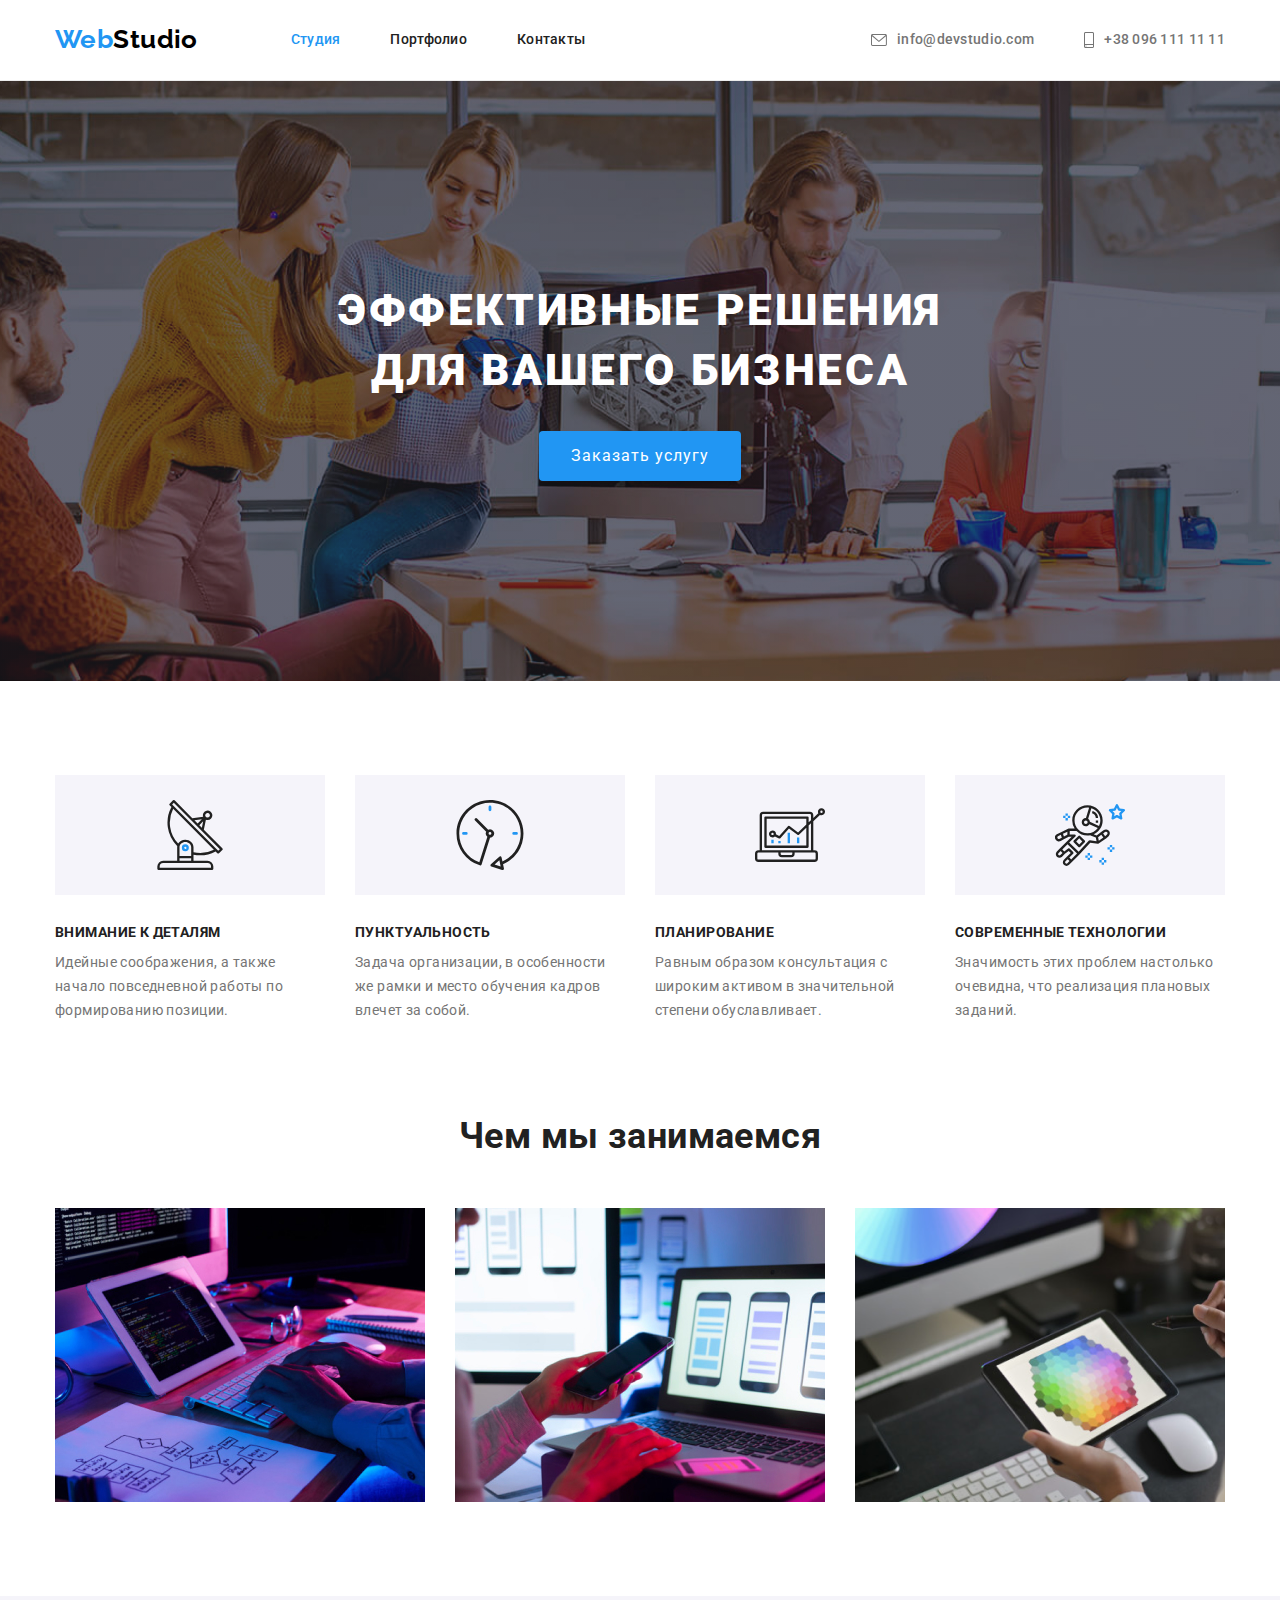
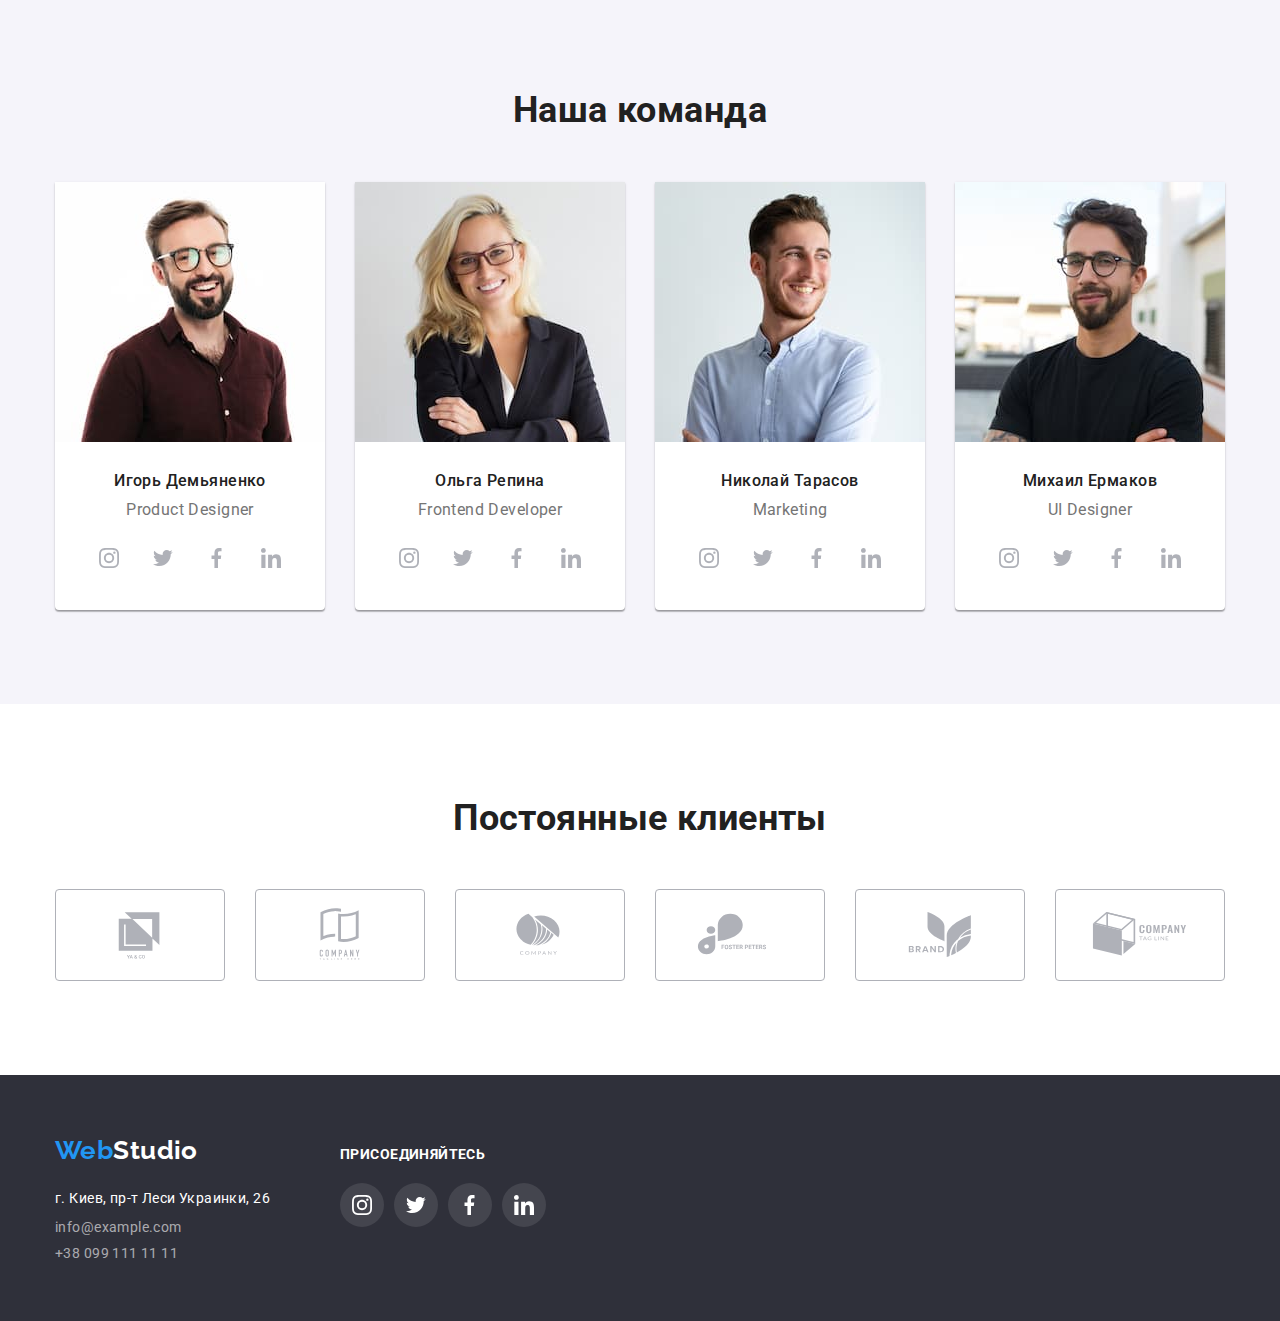
==== index.html @ f21a0614 "клонировал проект в новый репозиторий" ====
<!DOCTYPE html>
<html lang="ru">

<head>
  <meta charset="UTF-8" />
  <meta http-equiv="X-UA-Compatible" content="IE=edge" />
  <meta name="viewport" content="width=device-width, initial-scale=1.0" />
  <title>Моя Студия</title>
  <link rel="preconnect" href="https://fonts.gstatic.com" />
  <link href="https://fonts.googleapis.com/css2?family=Raleway:wght@700&family=Roboto:wght@400;500;700;900&display=swap"
    rel="stylesheet" />
  <link rel="stylesheet"
    href="https://cdnjs.cloudflare.com/ajax/libs/modern-normalize/1.0.0/modern-normalize.min.css" />
  <link rel="stylesheet" href="./css/styles.css" />
</head>

<body>
  <!-- Шапка -->
  <header class="main-header">
    <div class="container header">
      <nav class="navigation">
        <a href="./index.html" class="navigation-logo"> <span class="accent">Web</span>Studio</a>
        <ul class="navigation-list">
          <li class="navigation-item">
            <a href="./index.html" class="navigation-link current">Студия</a>
          </li>
          <li class="navigation-item">
            <a href="./portfolio.html" class="navigation-link">Портфолио</a>
          </li>
          <li class="navigation-item">
            <a href="" class="navigation-link">Контакты</a>
          </li>
        </ul>
      </nav>
      <ul class="navigation-contact">
        <li class="navigation-item">
          <a href="mailto:info@devstudio.com" class="navigation-address">
            <svg class="icon-contact" width="16" height="12">
              <use href="./images/icons.svg#mail"></use>
            </svg>info@devstudio.com</a>
        </li>
        <li class="navigation-item">
          <a href="tel:+380961111111" class="navigation-address">
            <svg class="icon-contact" width="10" height="16">
              <use href="./images/icons.svg#smartphone"></use>
            </svg>+38 096 111 11 11</a>
        </li>
      </ul>
    </div>
  </header>

  <!-- Мейн контент -->
  <main>

    <!-- Герой -->
    <section class="hero">
      <div class="background">
        <div class="container">
          <h1 class="hero-title">Эффективные решения для вашего бизнеса</h1>
          <button type="button" class="button">Заказать услугу</button>
        </div>
      </div>
    </section>

    <!-- Преимущества -->
    <section class="section no-padding-bottom">
      <h2 class="hidden">Наши Преимущества</h2>
      <div class="container">
        <ul class="feature-list">
          <li class="feature-item">
            <div class="feature-icon">
              <svg class="icon-image">
                <use href="./images/icons.svg#antenna"></use>
              </svg>
            </div>
            <h3 class="feature-list-title">Внимание к деталям</h3>
            <p class="feature-desc">
              Идейные соображения, а также начало повседневной работы по формированию позиции.
            </p>
          </li>
          <li class="feature-item">
            <div class="feature-icon">
              <svg class="icon-image">
                <use href="./images/icons.svg#clock"></use>
              </svg>
            </div>
            <h3 class="feature-list-title">Пунктуальность</h3>
            <p class="feature-desc">
              Задача организации, в особенности же рамки и место обучения кадров влечет за собой.
            </p>
          </li>
          <li class="feature-item">
            <div class="feature-icon">
              <svg class="icon-image">
                <use href="./images/icons.svg#diagram"></use>
              </svg>
            </div>
            <h3 class="feature-list-title">Планирование</h3>
            <p class="feature-desc">
              Равным образом консультация с широким активом в значительной степени обуславливает.
            </p>
          </li>
          <li class="feature-item">
            <div class="feature-icon">
              <svg class="icon-image">
                <use href="./images/icons.svg#astronaut"></use>
              </svg>
            </div>
            <h3 class="feature-list-title">Современные технологии</h3>
            <p class="feature-desc">
              Значимость этих проблем настолько очевидна, что реализация плановых заданий.
            </p>
          </li>
        </ul>
      </div>
    </section>

    <!-- Чем мы занимаемся -->
    <section class="section">
      <div class="container">
        <h2 class="occupation-title">Чем мы занимаемся</h2>
        <ul class="occupation">
          <li>
            <img src="./images/img1.jpg" alt="рабочий стол" width="370" height="294" />
          </li>

          <li>
            <img src="./images/img2.jpg" alt="человек с телефоном возле ноутбука" width="370" height="294" />
          </li>
          <li>
            <img src="./images/img3.jpg" alt="человек с планшетом" width="370" height="294" />
          </li>
        </ul>
      </div>
    </section>

    <!-- Наша команда -->
    <section class="team section">
      <div class="container">
        <h2 class="team-title">Наша команда</h2>
        <ul class="team-list">
          <li class="team-list-card">
            <img class="team-photo" src="./images/img11.jpg" alt="мужчина в очках и бордовой рубашке" width="270"
              height="260" />
            <div class="team-list-card-description">
              <h3 class="team-member">Игорь Демьяненко</h3>
              <p lang="en" class="team-role">Product Designer</p>
              <ul class="social-list">
                <li class="social-item">
                  <a class="social-link" href="#">
                    <svg class="social-icon">
                      <use href="./images/icons.svg#instagram"></use>
                    </svg>
                  </a>
                </li>
                <li>
                  <a class="social-link" href="#">
                    <svg class="social-icon">
                      <use href="./images/icons.svg#twitter"></use>
                    </svg>
                  </a>
                </li>
                <li>
                  <a class="social-link" href="#"><svg class="social-icon">
                      <use href="./images/icons.svg#facebook"></use>
                    </svg>
                  </a>
                </li>
                <li>
                  <a class="social-link" href="#"><svg class="social-icon">
                      <use href="./images/icons.svg#linkedin"></use>
                    </svg>
                  </a>
                </li>
              </ul>
            </div>
          </li>
          <li class="team-list-card">
            <img class="team-photo" src="./images/img12.jpg" alt="девушка в очках в черном пиджаке" width="270"
              height="260" />
            <div class="team-list-card-description">
              <h3 class="team-member">Ольга Репина</h3>
              <p lang="en" class="team-role">Frontend Developer</p>
              <ul class="social-list">
                <li class="social-item">
                  <a class="social-link" href="#">
                    <svg class="social-icon">
                      <use href="./images/icons.svg#instagram"></use>
                    </svg>
                  </a>
                </li>
                <li>
                  <a class="social-link" href="#">
                    <svg class="social-icon">
                      <use href="./images/icons.svg#twitter"></use>
                    </svg>
                  </a>
                </li>
                <li>
                  <a class="social-link" href="#"><svg class="social-icon">
                      <use href="./images/icons.svg#facebook"></use>
                    </svg>
                  </a>
                </li>
                <li>
                  <a class="social-link" href="#"><svg class="social-icon">
                      <use href="./images/icons.svg#linkedin"></use>
                    </svg>
                  </a>
                </li>
              </ul>
            </div>
          </li>
          <li class="team-list-card">
            <img class="team-photo" src="./images/img13.jpg" alt="мужчина в светлой рубашке" width="270" height="260" />
            <div class="team-list-card-description">
              <h3 class="team-member">Николай Тарасов</h3>
              <p lang="en" class="team-role">Marketing</p>
              <ul class="social-list">
                <li class="social-item">
                  <a class="social-link" href="#">
                    <svg class="social-icon">
                      <use href="./images/icons.svg#instagram"></use>
                    </svg>
                  </a>
                </li>
                <li>
                  <a class="social-link" href="#">
                    <svg class="social-icon">
                      <use href="./images/icons.svg#twitter"></use>
                    </svg>
                  </a>
                </li>
                <li>
                  <a class="social-link" href="#"><svg class="social-icon">
                      <use href="./images/icons.svg#facebook"></use>
                    </svg>
                  </a>
                </li>
                <li>
                  <a class="social-link" href="#"><svg class="social-icon">
                      <use href="./images/icons.svg#linkedin"></use>
                    </svg>
                  </a>
                </li>
              </ul>
            </div>
          </li>
          <li class="team-list-card">
            <img class="team-photo" src="./images/img14.jpg" alt="мужчина в очках в черной футболке" width="270"
              height="260" />
            <div class="team-list-card-description">
              <h3 class="team-member">Михаил Ермаков</h3>
              <p lang="en" class="team-role">UI Designer</p>
              <ul class="social-list">
                <li>
                  <a class="social-link" href="#">
                    <svg class="social-icon">
                      <use href="./images/icons.svg#instagram"></use>
                    </svg>
                  </a>
                </li>
                <li>
                  <a class="social-link" href="#">
                    <svg class="social-icon">
                      <use href="./images/icons.svg#twitter"></use>
                    </svg>
                  </a>
                </li>
                <li>
                  <a class="social-link" href="#"><svg class="social-icon">
                      <use href="./images/icons.svg#facebook"></use>
                    </svg>
                  </a>
                </li>
                <li>
                  <a class="social-link" href="#"><svg class="social-icon">
                      <use href="./images/icons.svg#linkedin"></use>
                    </svg>
                  </a>
                </li>
              </ul>
            </div>
          </li>
        </ul>
      </div>
    </section>

    <!-- Постоянные клиенты -->

    <section class="section">
      <div class="container">
        <h2 class="client-title">Постоянные клиенты</h2>
        <ul class="client-list">
          <li class="client-item">
            <a class="client-link" href="">
              <svg class="client-icon">
                <use href="./images/icons.svg#company1"></use>
              </svg>
            </a>
          </li>
          <li class="client-item">
            <a class="client-link" href="">
              <svg class="client-icon">
                <use href="./images/icons.svg#company2"></use>
              </svg>
            </a>
          </li>
          <li class="client-item">
            <a class="client-link" href="">
              <svg class="client-icon">
                <use href="./images/icons.svg#company3"></use>
              </svg>
            </a>
          </li>
          <li class="client-item">
            <a class="client-link" href="">
              <svg class="client-icon">
                <use href="./images/icons.svg#company4"></use>
              </svg>
            </a>
          </li>
          <li class="client-item">
            <a class="client-link" href="">
              <svg class="client-icon">
                <use href="./images/icons.svg#company5"></use>
              </svg>
            </a>
          </li>
          <li class="client-item">
            <a class="client-link" href="">
              <svg class="client-icon">
                <use href="./images/icons.svg#company6"></use>
              </svg>
            </a>
          </li>
        </ul>
      </div>
    </section>
  </main>

  <!-- Футер -->
  <footer class="contact">
    <div class="container footer-flex">
      <!-- Контакты -->
      <div>
        <a href="./index.html" class="contact-logo"> <span class="accent">Web</span>Studio</a>
        <address class="contact-list">
          <p class="contact-address">г. Киев, пр-т Леси Украинки, 26</p>
          <a href="mailto:info@example.com" class="contact-link">info@example.com</a>
          <a href="tel:+380991111111" class="contact-link">+38 099 111 11 11</a>
        </address>
      </div>

      <!-- Соц сети -->
      <div class="footer-socials">
        <h3 class="footer-socials-title">присоединяйтесь</h3>
        <ul class="social-list">
          <li>
            <a class="social-link" href="">
              <svg class="social-icon">
                <use href="./images/icons.svg#instagram"></use>
              </svg>
            </a>
          </li>
          <li>
            <a class="social-link" href="">
              <svg class="social-icon">
                <use href="./images/icons.svg#twitter"></use>
              </svg>
            </a>
          </li>
          <li>
            <a class="social-link" href="">
              <svg class="social-icon">
                <use href="./images/icons.svg#facebook"></use>
              </svg>
            </a>
          </li>
          <li>
            <a class="social-link" href="">
              <svg class="social-icon">
                <use href="./images/icons.svg#linkedin"></use>
              </svg>
            </a>
          </li>
        </ul>
      </div>
    </div>
  </footer>
</body>

</html>
---- css/styles.css ----
/* =======Палитра======= */
:root {
  --main-text-color: #212121;
  --sec-text-color: #757575;
  --accent: #2196f3;
  --accent-opacity: rgba(33, 149, 243, 0.6);
  --white: #ffffff;
  --white-opacity: rgba(255, 255, 255, 0.6);
  --logo: #000000;
  --alt-bg: #2f303a;
  --secondary-bg: #f5f4fa;
  --button-bg-hover: #188ce8;
  --icon-color: #afb1b8;
}

/* =======Глобальные======= */
body {
  color: var(--main-text-color);
  font-family: 'Roboto', sans-serif;
  font-size: 14px;
  letter-spacing: 0.03em;
}

h1,
h2,
h3,
h4,
h5,
h6,
p {
  margin-top: 0;
  margin-bottom: 0;
}

img {
  display: block;
}

ol,
ul {
  list-style: none;
  padding: 0;
  margin: 0;
}

a {
  text-decoration: none;
}

.hidden {
  display: none;
}

.navigation .current {
  color: var(--accent);
}

.container {
  width: 1200px;
  padding: 0 15px;
  margin: 0 auto;
}

.section {
  padding: 94px 0;
}

.section.no-padding-bottom {
  padding-bottom: 0;
}

/* =======Логотипы======= */
.navigation-logo,
.contact-logo {
  font-family: Raleway, sans-serif;
  font-weight: 700;
  font-size: 26px;
  line-height: 1.2;
}

.navigation-logo {
  color: var(--logo);
}

.contact-logo {
  display: inline-block;
  margin-bottom: 20px;
  color: var(--white);
}

.accent {
  color: var(--accent);
}

/* ======= Шапка ======= */

.main-header {
  border-bottom: 1px solid #ececec;
}

.header,
.navigation {
  display: flex;
  align-items: center;
}

.navigation-list {
  display: flex;
  margin-left: 93px;
}

.navigation-item:not(:last-child) {
  margin-right: 50px;
}

.navigation-address,
.navigation-link {
  font-weight: 500;
  line-height: 1.14;
  letter-spacing: 0.02em;
}

.navigation-link {
  display: block;
  padding-top: 32px;
  padding-bottom: 32px;
  color: var(--main-text-color);
}

.navigation-contact {
  display: flex;
  margin-left: auto;
}

.navigation-address {
  display: flex;
  align-items: center;
  color: var(--sec-text-color);
}

.navigation-link:hover,
.navigation-address:hover,
.navigation-link:focus,
.navigation-address:focus {
  color: var(--accent);
}

.icon-contact {
  margin-right: 10px;
  fill: var(--sec-text-color);
}

.navigation-address:hover .icon-contact,
.navigation-address:focus .icon-contact {
  fill: var(--accent);
}

/* =======Герой======= */

.hero {
  background-color: var(--alt-bg);
  text-align: center;
}

.background {
  max-width: 1600px;
  margin-left: auto;
  margin-right: auto;
  padding: 200px 0;
  background-image: linear-gradient(rgba(47, 48, 58, 0.4), rgba(47, 48, 58, 0.4)),
    url(../images/hero-bg.jpg);
  background-repeat: no-repeat;
  background-position: center;
  background-size: cover;
}

.hero-title {
  margin: 0 auto 30px;
  width: 696px;

  color: var(--white);
  font-weight: 900;
  font-size: 44px;
  line-height: 1.36;
  letter-spacing: 0.06em;
  text-transform: uppercase;
}
.button {
  padding: 10px 32px;
  border: none;
  border-radius: 4px;
  box-shadow: 0px 4px 4px rgba(0, 0, 0, 0.15);
  background-color: var(--accent);
  color: var(--white);
  font-size: 16px;
  line-height: 1.87;
  text-align: center;
  letter-spacing: 0.06em;

  cursor: pointer;
}
.button:hover {
  background-color: var(--button-bg-hover);
}

/* =======Преимущества======= */

.feature-list {
  display: flex;
  justify-content: space-between;
}

.feature-item {
  flex-basis: 270px;
}

.feature-desc {
  color: var(--sec-text-color);
  line-height: 24px;
}
.feature-list-title {
  margin-bottom: 10px;
  font-weight: 700;
  font-size: 14px;
  line-height: 1.14;
  text-transform: uppercase;
}

.feature-icon {
  display: flex;
  justify-content: center;
  align-items: center;
  width: 270px;
  height: 120px;
  margin-bottom: 30px;

  background-color: var(--secondary-bg);
}

.icon-image {
  width: 70px;
  height: 70px;
}

/* =======Чем мы занимаемся======= */

.occupation {
  display: flex;
  justify-content: space-between;
}

.occupation-title,
.team-title,
.client-title {
  margin-bottom: 50px;
  font-weight: 700;
  font-size: 36px;
  line-height: 1.16;
  text-align: center;
}

/* =======Наша команда======= */

.team {
  background-color: var(--secondary-bg);
}

.team-list {
  display: flex;
  flex-wrap: wrap;
  margin-right: -30px;
  margin-bottom: -30px;
}

.team-list-card {
  background-color: var(--white);
  box-shadow: 0px 1px 3px rgba(0, 0, 0, 0.12), 0px 1px 1px rgba(0, 0, 0, 0.14),
    0px 2px 1px rgba(0, 0, 0, 0.2);
  border-radius: 0px 0px 4px 4px;
  margin-right: 30px;
  margin-bottom: 30px;
}

.team-list-card-description {
  padding: 30px 0;
}

.team-member,
.team-role {
  font-size: 16px;
  line-height: 1.18;
  text-align: center;
}

.team-member {
  margin-bottom: 10px;
  font-weight: 500;
}
.team-role {
  color: var(--sec-text-color);
  margin-bottom: 16px;
}

.social-list {
  display: flex;
  justify-content: space-between;
  width: 206px;
  height: 44px;
  margin: 0 auto;
}

.social-link {
  display: flex;
  align-items: center;
  justify-content: center;
  width: 44px;
  height: 44px;
}

.social-link:hover,
.social-link:focus {
  background-color: var(--accent);
  border-radius: 50%;
}

.social-icon {
  fill: var(--icon-color);
  width: 20px;
  height: 20px;
}

.social-link:hover .social-icon,
.social-link:focus .social-icon {
  fill: var(--white);
}

/* ======= Постоянные клиенты ======= */

.client-list {
  display: flex;
  justify-content: space-between;
}

.client-link {
  display: flex;
  justify-content: center;
  align-items: center;
  width: 170px;
  height: 92px;
  border: 1px solid var(--icon-color);
  border-radius: 4px;
  fill: var(--icon-color);
}

.client-link:hover,
.client-link:focus {
  border-color: var(--accent);
  fill: var(--accent);
}

.client-icon {
  width: 106px;
  height: 60px;
}

/* =======Футер======= */
.contact {
  padding-top: 60px;
  padding-bottom: 60px;
  background-color: var(--alt-bg);
  color: var(--white);
}

.footer-flex {
  display: flex;
  align-items: baseline;
}

.contact-list {
  font-style: normal;
}

.contact-address {
  margin-bottom: 9px;
  line-height: 1.7;
}

.contact-link {
  display: block;
  margin-bottom: 9px;
  color: var(--white-opacity);
}

.contact-link:last-child {
  margin-bottom: 0;
}

.contact-link:focus,
.contact-link:hover {
  color: var(--accent-opacity);
}

.footer-socials {
  margin-left: 70px;
}

.footer-socials-title {
  margin-bottom: 20px;
  font-size: 14px;
  line-height: 1.14;
  text-transform: uppercase;
}

.footer-socials .social-link {
  background-color: rgba(255, 255, 255, 0.1);
  border-radius: 50%;
}

.footer-socials .social-link:hover,
.footer-socials .social-link:focus {
  background-color: var(--accent);
}

.footer-socials .social-icon {
  fill: var(--white);
}

/* =======ПОРТФОЛИО======= */

/* =======Фильтр======= */

.filter {
  display: flex;
  justify-content: center;
  margin-bottom: 50px;
}

.filter-item:not(:last-child) {
  margin-right: 8px;
}

.filter-button {
  padding: 6px 24px;
  border: 0 solid transparent;
  border-radius: 4px;

  background-color: var(--secondary-bg);
  color: var(--main-text-color);
  font-family: inherit;
  font-weight: 500;
  font-size: 16px;
  line-height: 1.62;
  text-align: center;
  cursor: pointer;
}

.filter-button:hover,
.filter-button:focus {
  background-color: var(--accent);
  color: var(--white);
  box-shadow: 0px 3px 1px rgba(0, 0, 0, 0.1), 0px 1px 2px rgba(0, 0, 0, 0.08),
    0px 2px 2px rgba(0, 0, 0, 0.12);
}

/* =======Список работ======= */

.works {
  display: flex;
  flex-wrap: wrap;
  margin-right: -30px;
  margin-bottom: -30px;
}

.work-list-card {
  margin-right: 30px;
  margin-bottom: 30px;
}

.card-link {
  display: block;
  color: inherit;
}

.card-link:hover {
  box-shadow: 0px 1px 1px rgba(0, 0, 0, 0.12), 0px 4px 4px rgba(0, 0, 0, 0.06),
    1px 4px 6px rgba(0, 0, 0, 0.16);
}

.work-description {
  padding: 20px 24px;
  border: 1px solid #eeeeee;
  border-top: 0;
}

.works-item {
  margin-bottom: 4px;
  font-weight: 700;
  font-size: 18px;
  line-height: 2;
  letter-spacing: 0.06em;
}

.works-id {
  color: var(--sec-text-color);
  font-size: 16px;
  line-height: 1.87;
}
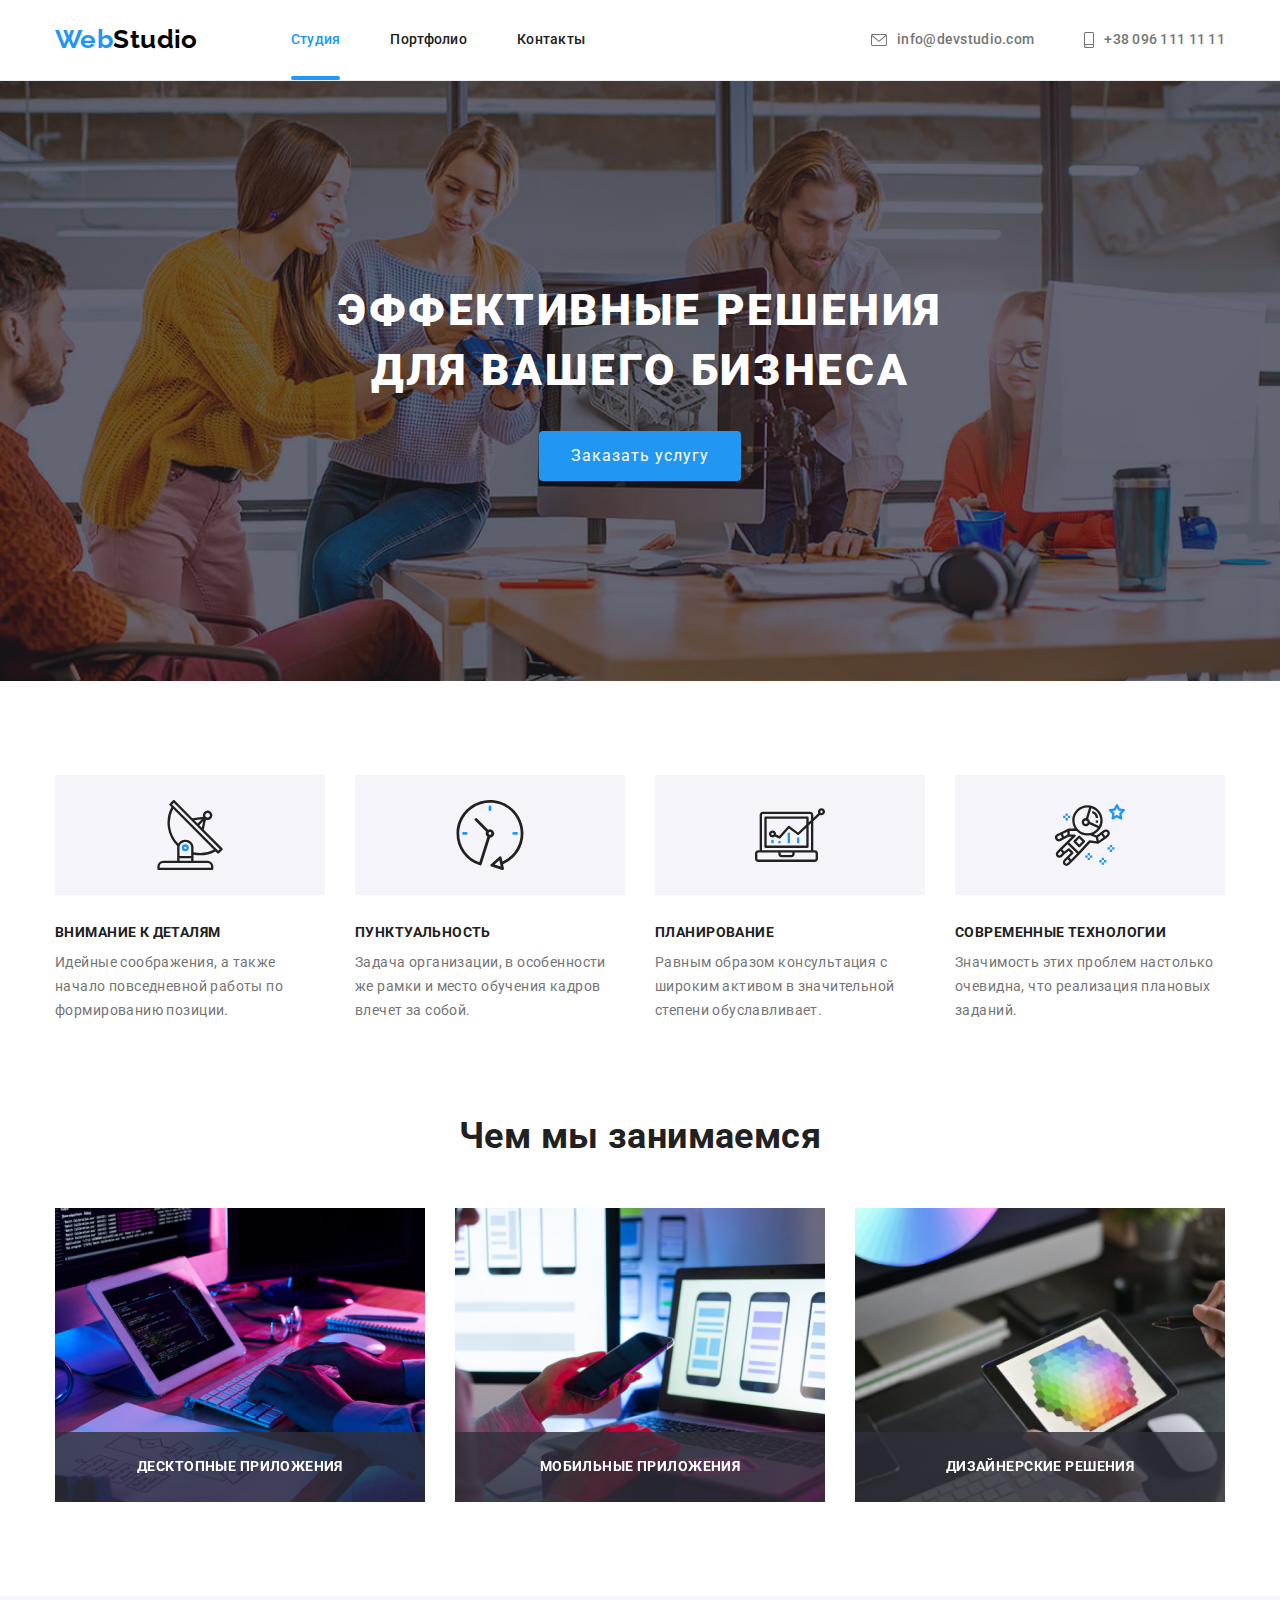
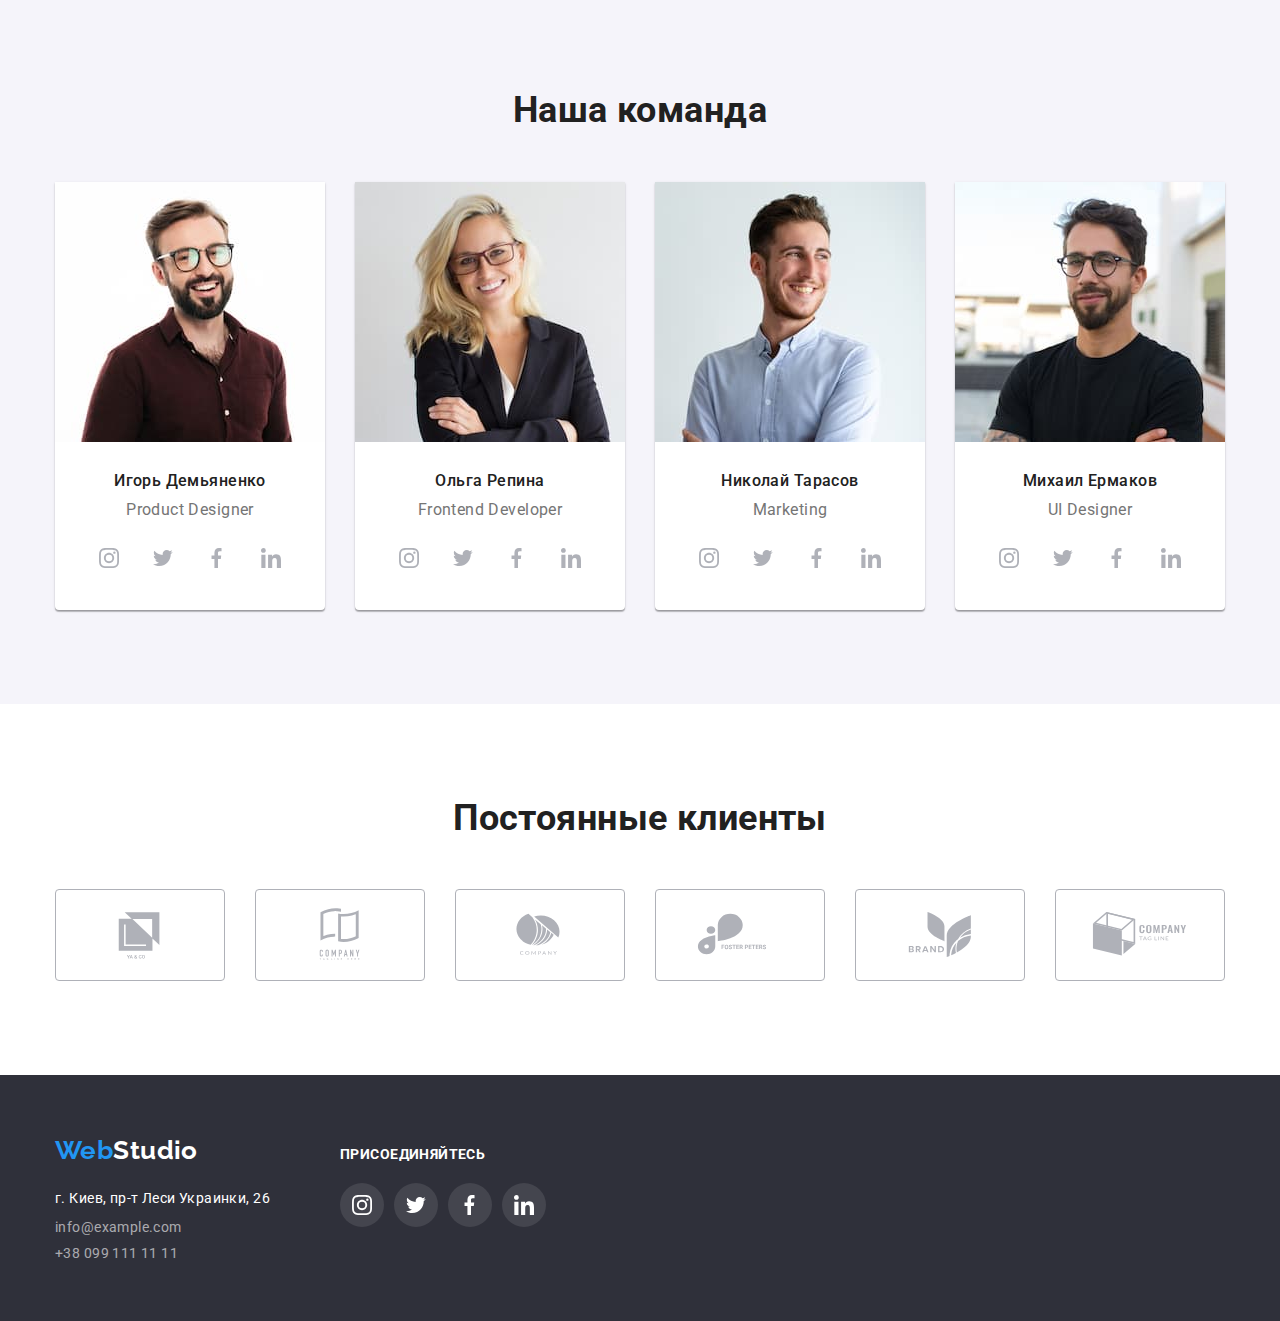
==== commit 88d71d06: "добавил переходы, анимации и модальное окно" ====
--- a/index.html
+++ b/index.html
@@ -51,13 +51,23 @@
 
   <!-- Мейн контент -->
   <main>
-
     <!-- Герой -->
     <section class="hero">
       <div class="background">
         <div class="container">
           <h1 class="hero-title">Эффективные решения для вашего бизнеса</h1>
-          <button type="button" class="button">Заказать услугу</button>
+          <button type="button" class="button" data-modal-open>Заказать услугу</button>
+        </div>
+      </div>
+
+      <!-- Модальное окно -->
+      <div class="backdrop is-hidden" data-modal>
+        <div class="modal">
+          <button data-modal-close>
+            <svg width="18" height="18">
+              <use href="./images/icons.svg#close-black"></use>
+            </svg>
+          </button>
         </div>
       </div>
     </section>
@@ -120,15 +130,18 @@
       <div class="container">
         <h2 class="occupation-title">Чем мы занимаемся</h2>
         <ul class="occupation">
-          <li>
+          <li class="occupation-img">
             <img src="./images/img1.jpg" alt="рабочий стол" width="370" height="294" />
-          </li>
-
-          <li>
+            <p class="occupation-text">Десктопные приложения</p>
+          </li>
+
+          <li class="occupation-img">
             <img src="./images/img2.jpg" alt="человек с телефоном возле ноутбука" width="370" height="294" />
-          </li>
-          <li>
+            <p class="occupation-text">Мобильные приложения</p>
+          </li>
+          <li class="occupation-img">
             <img src="./images/img3.jpg" alt="человек с планшетом" width="370" height="294" />
+            <p class="occupation-text">Дизайнерские решения</p>
           </li>
         </ul>
       </div>
@@ -388,6 +401,8 @@
       </div>
     </div>
   </footer>
+
+  <script src="./js/modal.js"></script>
 </body>
 
 </html>--- a/css/styles.css
+++ b/css/styles.css
@@ -47,12 +47,13 @@
   text-decoration: none;
 }
 
+button {
+  padding: 0;
+  border: none;
+}
+
 .hidden {
   display: none;
-}
-
-.navigation .current {
-  color: var(--accent);
 }
 
 .container {
@@ -118,13 +119,32 @@
   font-weight: 500;
   line-height: 1.14;
   letter-spacing: 0.02em;
+
+  transition: color 250ms cubic-bezier(0.4, 0, 0.2, 1);
 }
 
 .navigation-link {
+  position: relative;
+
   display: block;
   padding-top: 32px;
   padding-bottom: 32px;
   color: var(--main-text-color);
+}
+
+.navigation .current {
+  color: var(--accent);
+}
+
+.navigation .current::after {
+  content: '';
+  display: block;
+  height: 4px;
+  width: 100%;
+  background-color: var(--accent);
+  border-radius: 2px;
+  position: absolute;
+  bottom: 0;
 }
 
 .navigation-contact {
@@ -148,6 +168,8 @@
 .icon-contact {
   margin-right: 10px;
   fill: var(--sec-text-color);
+
+  transition: fill 250ms cubic-bezier(0.4, 0, 0.2, 1);
 }
 
 .navigation-address:hover .icon-contact,
@@ -185,7 +207,7 @@
   letter-spacing: 0.06em;
   text-transform: uppercase;
 }
-.button {
+.hero .button {
   padding: 10px 32px;
   border: none;
   border-radius: 4px;
@@ -197,9 +219,10 @@
   text-align: center;
   letter-spacing: 0.06em;
 
+  transition: background-color 250ms cubic-bezier(0.4, 0, 0.2, 1);
   cursor: pointer;
 }
-.button:hover {
+.hero .button:hover {
   background-color: var(--button-bg-hover);
 }
 
@@ -259,6 +282,24 @@
   text-align: center;
 }
 
+.occupation-img {
+  position: relative;
+}
+
+.occupation-text {
+  position: absolute;
+  bottom: 0;
+  width: 100%;
+  padding: 27px;
+  text-align: center;
+
+  font-weight: 700;
+  line-height: 1.14;
+  text-transform: uppercase;
+  color: #ffffff;
+  background-color: rgba(47, 48, 58, 0.8);
+}
+
 /* =======Наша команда======= */
 
 .team {
@@ -315,18 +356,21 @@
   justify-content: center;
   width: 44px;
   height: 44px;
+  border-radius: 50%;
+
+  transition: background-color 250ms cubic-bezier(0.4, 0, 0.2, 1);
 }
 
 .social-link:hover,
 .social-link:focus {
   background-color: var(--accent);
-  border-radius: 50%;
 }
 
 .social-icon {
   fill: var(--icon-color);
   width: 20px;
   height: 20px;
+  transition: fill 250ms cubic-bezier(0.4, 0, 0.2, 1);
 }
 
 .social-link:hover .social-icon,
@@ -350,6 +394,9 @@
   border: 1px solid var(--icon-color);
   border-radius: 4px;
   fill: var(--icon-color);
+
+  transition: fill 250ms cubic-bezier(0.4, 0, 0.2, 1),
+    border-color 250ms cubic-bezier(0.4, 0, 0.2, 1);
 }
 
 .client-link:hover,
@@ -425,6 +472,62 @@
   fill: var(--white);
 }
 
+/* ======= Модальное окно ======= */
+.backdrop {
+  position: fixed;
+  top: 0;
+  left: 0;
+  width: 100%;
+  height: 100%;
+
+  background-color: rgba(0, 0, 0, 0.2);
+
+  transition: opacity 250ms cubic-bezier(0.4, 0, 0.2, 1);
+}
+
+.backdrop.is-hidden {
+  opacity: 0;
+  pointer-events: none;
+}
+
+.backdrop.is-hidden > .modal {
+  transform: translate(-50%, -50%) scale(0.9);
+}
+
+.modal {
+  position: absolute;
+  top: 50%;
+  left: 50%;
+  transform: translate(-50%, -50%) scale(1);
+
+  min-width: 528px;
+  min-height: 581px;
+  border-radius: 4px;
+
+  background-color: #ffffff;
+  box-shadow: 0px 1px 3px rgba(0, 0, 0, 0.12), 0px 1px 1px rgba(0, 0, 0, 0.14),
+    0px 2px 1px rgba(0, 0, 0, 0.2);
+
+  transition: transform 250ms cubic-bezier(0.4, 0, 0.2, 1) 250ms;
+}
+
+.modal > button {
+  position: absolute;
+  top: 0;
+  right: 0;
+
+  display: flex;
+  justify-content: center;
+  align-items: center;
+  width: 30px;
+  height: 30px;
+
+  background: #ffffff;
+  border: 1px solid rgba(0, 0, 0, 0.1);
+  border-radius: 50%;
+  cursor: pointer;
+}
+
 /* =======ПОРТФОЛИО======= */
 
 /* =======Фильтр======= */
@@ -441,7 +544,6 @@
 
 .filter-button {
   padding: 6px 24px;
-  border: 0 solid transparent;
   border-radius: 4px;
 
   background-color: var(--secondary-bg);
@@ -452,6 +554,9 @@
   line-height: 1.62;
   text-align: center;
   cursor: pointer;
+
+  transition: background-color 250ms cubic-bezier(0.4, 0, 0.2, 1),
+    color 250ms cubic-bezier(0.4, 0, 0.2, 1), box-shadow 250ms cubic-bezier(0.4, 0, 0.2, 1);
 }
 
 .filter-button:hover,
@@ -486,6 +591,45 @@
     1px 4px 6px rgba(0, 0, 0, 0.16);
 }
 
+.card-image {
+  position: relative;
+  overflow: hidden;
+}
+
+.card-image::before {
+  content: '';
+  display: block;
+  position: absolute;
+
+  width: 100%;
+  height: 100%;
+  background-color: rgba(33, 150, 243, 0.9);
+
+  transform: translateY(100%);
+  transition: transform 250ms cubic-bezier(0.4, 0, 0.2, 1);
+}
+
+.card-link:hover .card-image::before {
+  transform: translateY(0);
+}
+
+.card-text {
+  position: absolute;
+  top: 50%;
+  transform: translateY(100%);
+  padding: 0 24px;
+
+  font-size: 18px;
+  line-height: 1.56;
+  color: #ffffff;
+
+  transition: transform 250ms cubic-bezier(0.4, 0, 0.2, 1);
+}
+
+.card-link:hover .card-text {
+  transform: translateY(-50%);
+}
+
 .work-description {
   padding: 20px 24px;
   border: 1px solid #eeeeee;
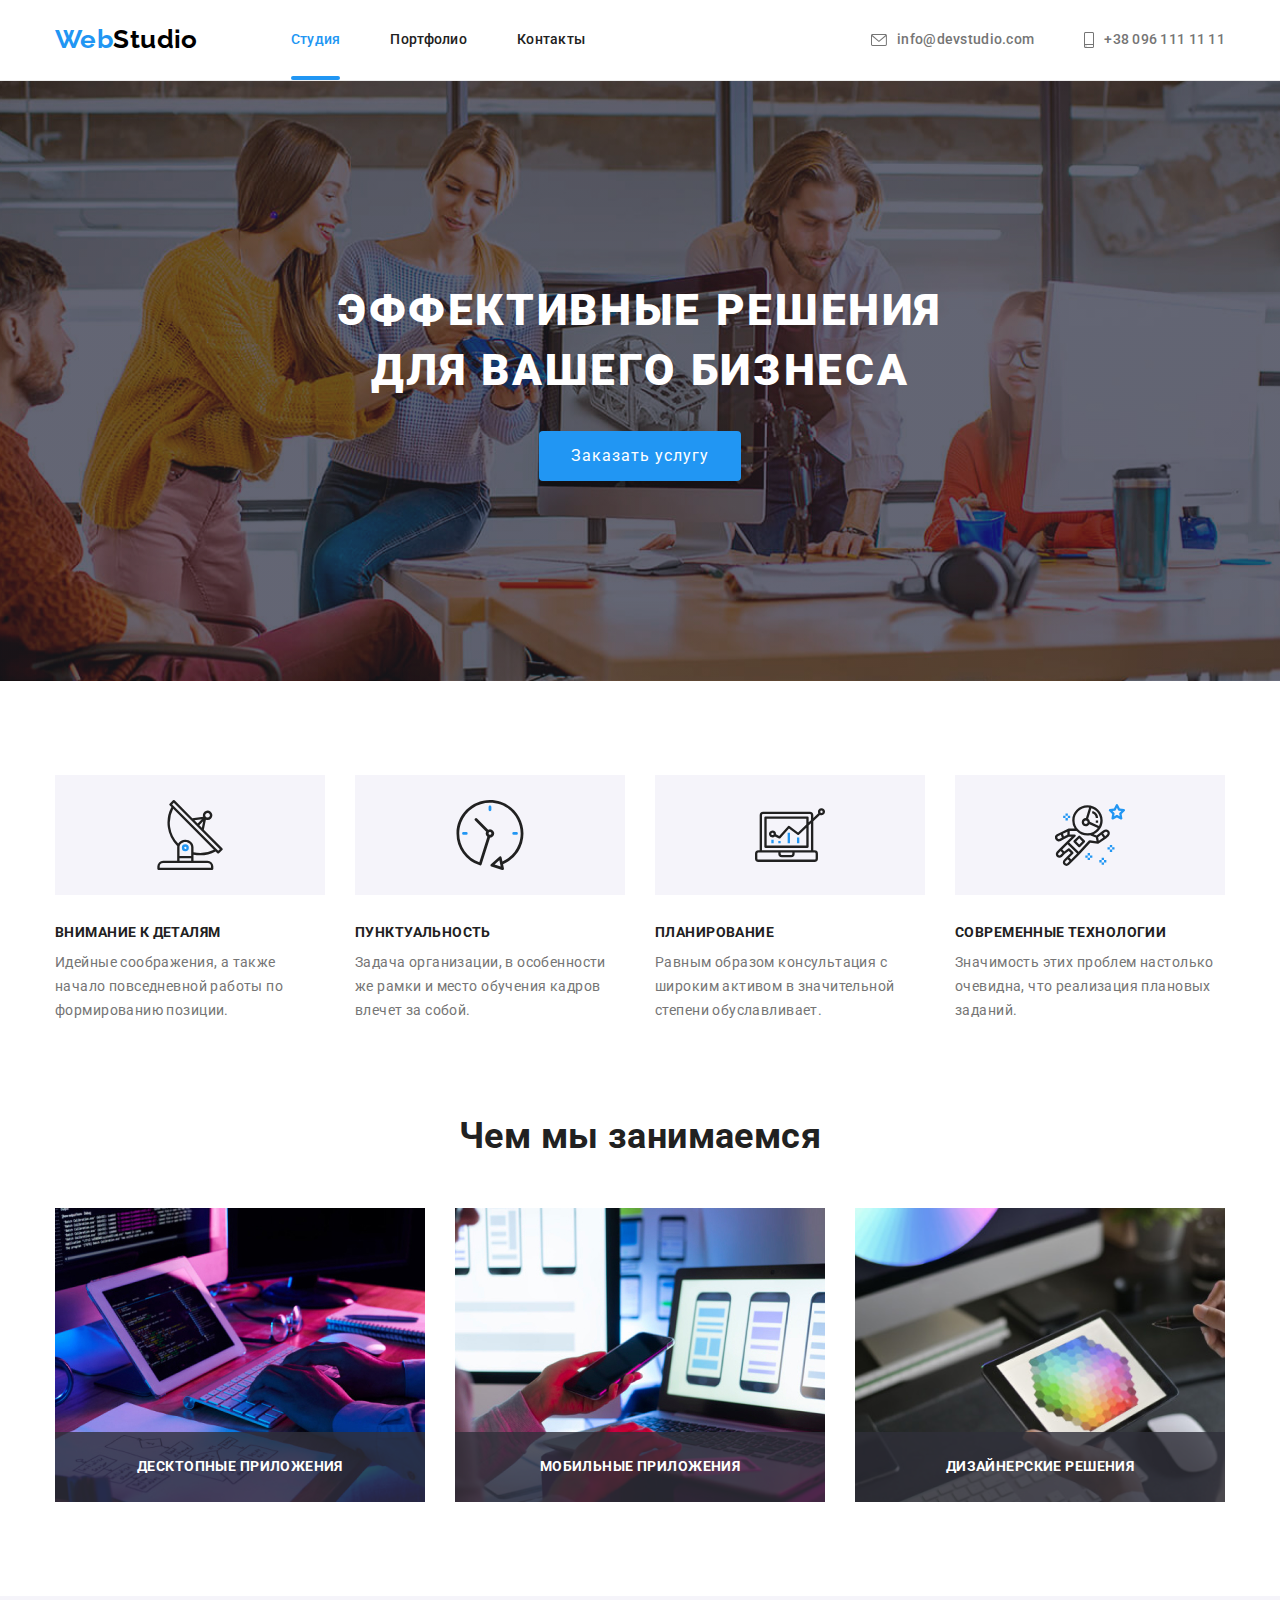
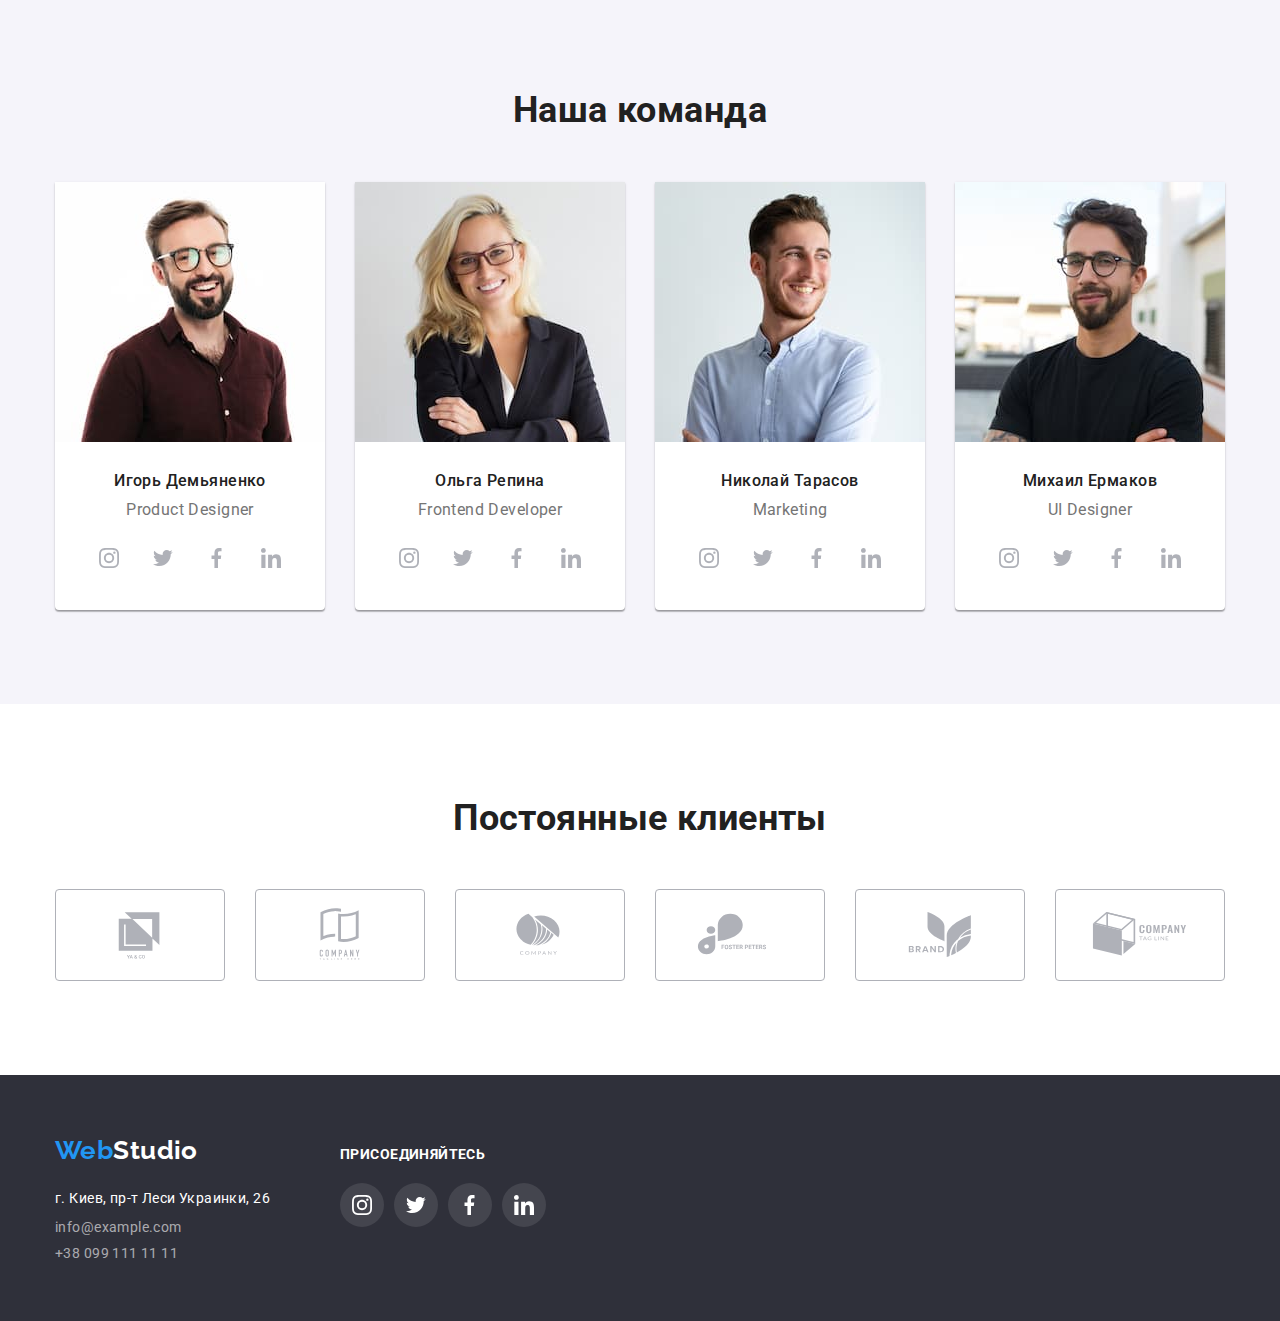
==== commit dccc408d: "переместил модальное окно в конец html кода" ====
--- a/index.html
+++ b/index.html
@@ -59,17 +59,6 @@
           <button type="button" class="button" data-modal-open>Заказать услугу</button>
         </div>
       </div>
-
-      <!-- Модальное окно -->
-      <div class="backdrop is-hidden" data-modal>
-        <div class="modal">
-          <button data-modal-close>
-            <svg width="18" height="18">
-              <use href="./images/icons.svg#close-black"></use>
-            </svg>
-          </button>
-        </div>
-      </div>
     </section>
 
     <!-- Преимущества -->
@@ -402,6 +391,17 @@
     </div>
   </footer>
 
+  <!-- Модальное окно -->
+  <div class="backdrop is-hidden" data-modal>
+    <div class="modal">
+      <button data-modal-close>
+        <svg width="18" height="18">
+          <use href="./images/icons.svg#close-black"></use>
+        </svg>
+      </button>
+    </div>
+  </div>
+
   <script src="./js/modal.js"></script>
 </body>
 
--- a/css/styles.css
+++ b/css/styles.css
@@ -436,6 +436,8 @@
   display: block;
   margin-bottom: 9px;
   color: var(--white-opacity);
+
+  transition: color 250ms cubic-bezier(0.4, 0, 0.2, 1);
 }
 
 .contact-link:last-child {
@@ -586,20 +588,23 @@
   color: inherit;
 }
 
-.card-link:hover {
+.card-link:hover,
+.card-link:focus {
   box-shadow: 0px 1px 1px rgba(0, 0, 0, 0.12), 0px 4px 4px rgba(0, 0, 0, 0.06),
     1px 4px 6px rgba(0, 0, 0, 0.16);
 }
 
-.card-image {
+.card-thumb {
   position: relative;
   overflow: hidden;
 }
 
-.card-image::before {
-  content: '';
-  display: block;
+.card-thumb .overlay {
   position: absolute;
+  top: 0;
+  display: flex;
+  justify-content: center;
+  align-items: center;
 
   width: 100%;
   height: 100%;
@@ -609,25 +614,16 @@
   transition: transform 250ms cubic-bezier(0.4, 0, 0.2, 1);
 }
 
-.card-link:hover .card-image::before {
+.card-link:hover .overlay,
+.contact-link:focus .overlay {
   transform: translateY(0);
 }
 
 .card-text {
-  position: absolute;
-  top: 50%;
-  transform: translateY(100%);
-  padding: 0 24px;
-
+  width: 322px;
   font-size: 18px;
   line-height: 1.56;
-  color: #ffffff;
-
-  transition: transform 250ms cubic-bezier(0.4, 0, 0.2, 1);
-}
-
-.card-link:hover .card-text {
-  transform: translateY(-50%);
+  color: var(--white);
 }
 
 .work-description {
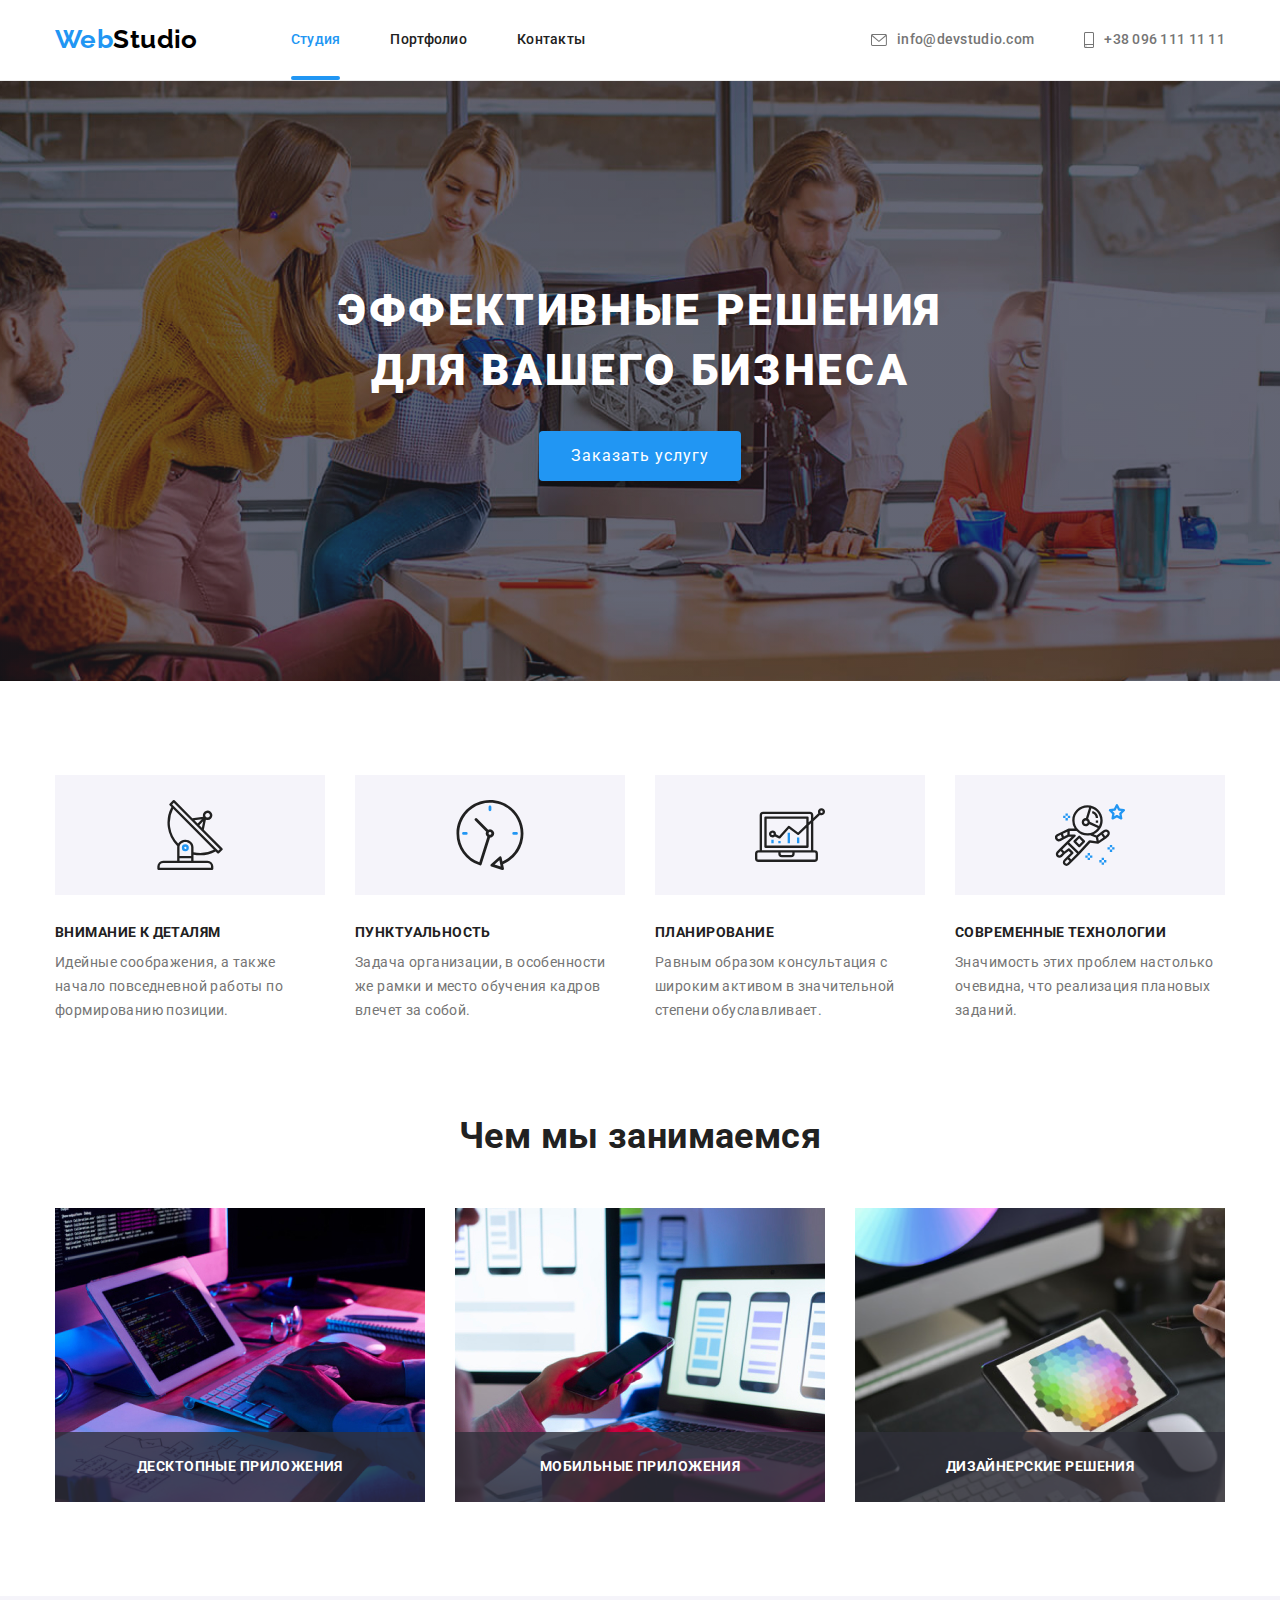
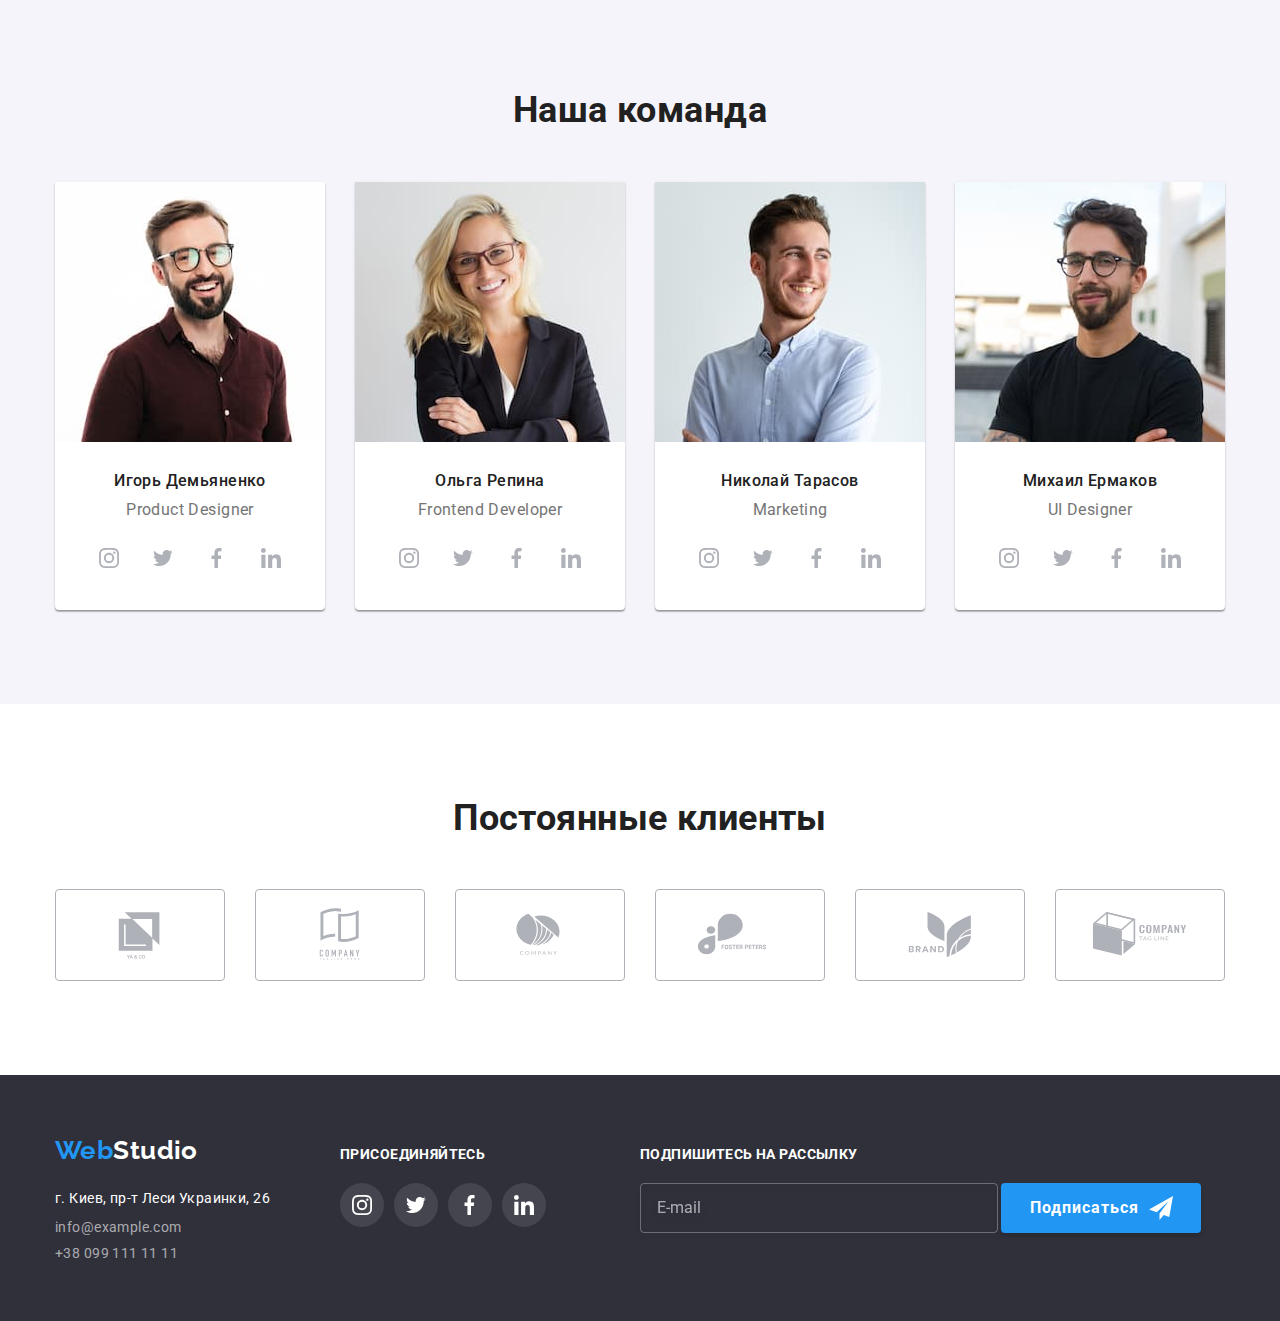
==== commit dca8b75c: "добавил форму в футер" ====
--- a/index.html
+++ b/index.html
@@ -388,12 +388,63 @@
           </li>
         </ul>
       </div>
+
+      <!-- Подписка -->
+      <form class="subscribe-container">
+        <b class="footer-socials-title">Подпишитесь на рассылку</b>
+        <input class="subscribe-input" type="email" placeholder="E-mail" name="email">
+        <button class="subscribe-button" type="submit">Подписаться
+          <svg class="subscribe-icon">
+            <use href="./images/icons.svg#send"></use>
+          </svg>
+        </button>
+      </form>
     </div>
   </footer>
 
   <!-- Модальное окно -->
   <div class="backdrop is-hidden" data-modal>
     <div class="modal">
+      <b class="modal-title">Оставьте свои данные, мы вам перезвоним</b>
+      <form class="modal-form">
+        <label class="input-name" for="user-name">Имя</label>
+        <div class="input-thumb">
+          <input class="form-input" type="text" id="user-name" name="user-name">
+          <svg class="form-input-icon">
+            <use href="./images/icons.svg#modal-pesron"></use>
+          </svg>
+        </div>
+        <label class="input-name" for="user-tel">Телефон</label>
+        <div class="input-thumb">
+          <input class="form-input" type="tel" id="user-tel" name="phone-number">
+          <svg class="form-input-icon">
+            <use href="./images/icons.svg#modal-phone"></use>
+          </svg>
+        </div>
+        <label class="input-name" for="user-mail">Почта</label>
+        <div class="input-thumb">
+          <input class="form-input" type="email" id="user-mail" name="email">
+          <svg class="form-input-icon">
+            <use href="./images/icons.svg#modal-email"></use>
+          </svg>
+        </div>
+        <label class="input-name" for="user-comment">Комментарий</label>
+        <textarea class=" form-input modal-form-comment" name="comment" id="user-comment"
+          placeholder="Введите текст"></textarea>
+        <label class="form-policy">
+          <input class="policy-checkbox" type="checkbox" name="policy" value="policy">
+          <div class="check-icons">
+            <svg class="checkbox-icon-inactive">
+              <use href="./images/icons.svg#modal-checkbox"></use>
+            </svg>
+            <svg class="checkbox-icon-active">
+              <use href="./images/icons.svg#modal-checkbox-checked"></use>
+            </svg>
+          </div>
+          Соглашаюсь с рассылкой и принимаю <a class="policy-link" href="#">Условия договора</a>
+        </label>
+        <button class="modal-submit-button" type="submit">Отправить</button>
+      </form>
       <button data-modal-close>
         <svg width="18" height="18">
           <use href="./images/icons.svg#close-black"></use>
--- a/css/styles.css
+++ b/css/styles.css
@@ -222,7 +222,8 @@
   transition: background-color 250ms cubic-bezier(0.4, 0, 0.2, 1);
   cursor: pointer;
 }
-.hero .button:hover {
+.hero .button:hover,
+.hero .button:focus {
   background-color: var(--button-bg-hover);
 }
 
@@ -454,6 +455,7 @@
 }
 
 .footer-socials-title {
+  display: block;
   margin-bottom: 20px;
   font-size: 14px;
   line-height: 1.14;
@@ -472,6 +474,60 @@
 
 .footer-socials .social-icon {
   fill: var(--white);
+}
+
+/* ======= Подписка ======= */
+.subscribe-container {
+  margin-left: 94px;
+}
+
+.subscribe-input {
+  width: 358px;
+  height: 50px;
+  padding-left: 16px;
+  background-color: transparent;
+  border: 1px solid rgba(255, 255, 255, 0.3);
+  box-sizing: border-box;
+  filter: drop-shadow(0px 4px 4px rgba(0, 0, 0, 0.15));
+  border-radius: 4px;
+  color: inherit;
+}
+
+.subscribe-input::placeholder {
+  font-size: 16px;
+  line-height: 1.25;
+  color: rgba(255, 255, 255, 0.6);
+}
+
+.subscribe-button {
+  display: inline-flex;
+  align-items: center;
+  justify-content: center;
+  width: 200px;
+  height: 50px;
+
+  background: #2196f3;
+  box-shadow: 0px 4px 4px rgba(0, 0, 0, 0.15);
+  border-radius: 4px;
+  font-weight: bold;
+  font-size: 16px;
+  line-height: 1.87;
+  letter-spacing: 0.06em;
+  color: #ffffff;
+
+  transition: background-color 250ms cubic-bezier(0.4, 0, 0.2, 1);
+}
+
+.subscribe-button:hover,
+.subscribe-button:focus {
+  background-color: var(--button-bg-hover);
+}
+
+.subscribe-icon {
+  width: 24px;
+  height: 24px;
+  margin-left: 10px;
+  fill: currentColor;
 }
 
 /* ======= Модальное окно ======= */
@@ -484,11 +540,13 @@
 
   background-color: rgba(0, 0, 0, 0.2);
 
-  transition: opacity 250ms cubic-bezier(0.4, 0, 0.2, 1);
+  transition: opacity 250ms cubic-bezier(0.4, 0, 0.2, 1),
+    visibility 250ms cubic-bezier(0.4, 0, 0.2, 1);
 }
 
 .backdrop.is-hidden {
   opacity: 0;
+  visibility: hidden;
   pointer-events: none;
 }
 
@@ -502,6 +560,7 @@
   left: 50%;
   transform: translate(-50%, -50%) scale(1);
 
+  padding: 40px;
   min-width: 528px;
   min-height: 581px;
   border-radius: 4px;
@@ -513,10 +572,156 @@
   transition: transform 250ms cubic-bezier(0.4, 0, 0.2, 1) 250ms;
 }
 
+.modal-form {
+  display: flex;
+  flex-direction: column;
+  align-items: flex-start;
+}
+
+.modal-title {
+  display: block;
+  margin-bottom: 12px;
+  text-align: center;
+  font-weight: 700;
+  font-size: 20px;
+  line-height: 1.15;
+}
+
+.input-name {
+  margin-bottom: 4px;
+  font-size: 12px;
+  line-height: 1.16;
+  letter-spacing: 0.01em;
+  color: var(--sec-text-color);
+}
+
+.input-thumb {
+  position: relative;
+  margin-bottom: 10px;
+  width: 100%;
+}
+.form-input:focus,
+.form-input:hover {
+  border-color: var(--accent);
+  fill: var(--accent);
+  outline: none;
+}
+
+.form-input {
+  width: 100%;
+  height: 40px;
+  padding-left: 42px;
+  border: 1px solid rgba(33, 33, 33, 0.2);
+  border-radius: 4px;
+
+  transition: border-color 250ms cubic-bezier(0.4, 0, 0.2, 1);
+}
+
+.form-input-icon {
+  position: absolute;
+  top: 50%;
+  transform: translateY(-50%);
+  left: 15px;
+  width: 18px;
+  height: 18px;
+  transition: fill 250ms cubic-bezier(0.4, 0, 0.2, 1);
+}
+
+.form-input:focus + .form-input-icon {
+  fill: var(--accent);
+}
+
+.modal-form-comment {
+  width: 100%;
+  height: 120px;
+  resize: none;
+  padding: 12px 16px;
+  margin-bottom: 20px;
+}
+
+.modal-form-comment::placeholder {
+  line-height: 1.14;
+  letter-spacing: 0.01em;
+  color: rgba(117, 117, 117, 0.5);
+}
+
+.form-policy {
+  display: flex;
+  align-items: center;
+  line-height: 1.72;
+  color: var(--sec-text-color);
+  align-self: center;
+  margin-bottom: 30px;
+}
+
+.check-icons {
+  position: relative;
+  display: inline-flex;
+}
+
+.checkbox-icon-inactive,
+.checkbox-icon-active {
+  left: 0;
+  width: 16px;
+  height: 15px;
+  margin-right: 7px;
+}
+
+.checkbox-icon-active {
+  position: absolute;
+  opacity: 0;
+
+  transition: opacity 250ms cubic-bezier(0.4, 0, 0.2, 1),
+    background-color 250ms cubic-bezier(0.4, 0, 0.2, 1);
+}
+.policy-checkbox:checked + * .checkbox-icon-active {
+  background-color: var(--accent);
+  opacity: 1;
+  border-radius: 2px;
+}
+
+.policy-link {
+  color: var(--accent);
+  text-decoration: underline;
+}
+
+.policy-checkbox {
+  position: absolute;
+  width: 1px;
+  height: 1px;
+  margin: -1px;
+  border: 0;
+  padding: 0;
+
+  white-space: nowrap;
+  clip-path: inset(100%);
+  clip: rect(0 0 0 0);
+  overflow: hidden;
+}
+
+.modal-submit-button {
+  margin: 0 auto;
+  width: 200px;
+  min-height: 50px;
+  box-shadow: 0px 4px 4px rgba(0, 0, 0, 0.15);
+  border-radius: 4px;
+  background-color: var(--accent);
+  font-family: inherit;
+  font-weight: 700;
+  font-size: 16px;
+  line-height: 1.88;
+  color: #ffffff;
+}
+
+.modal-submit-button:hover,
+.modal-submit-button:focus {
+  background-color: var(--button-bg-hover);
+}
+
 .modal > button {
   position: absolute;
-  top: 0;
-  right: 0;
+  top: 8px;
+  right: 8px;
 
   display: flex;
   justify-content: center;
